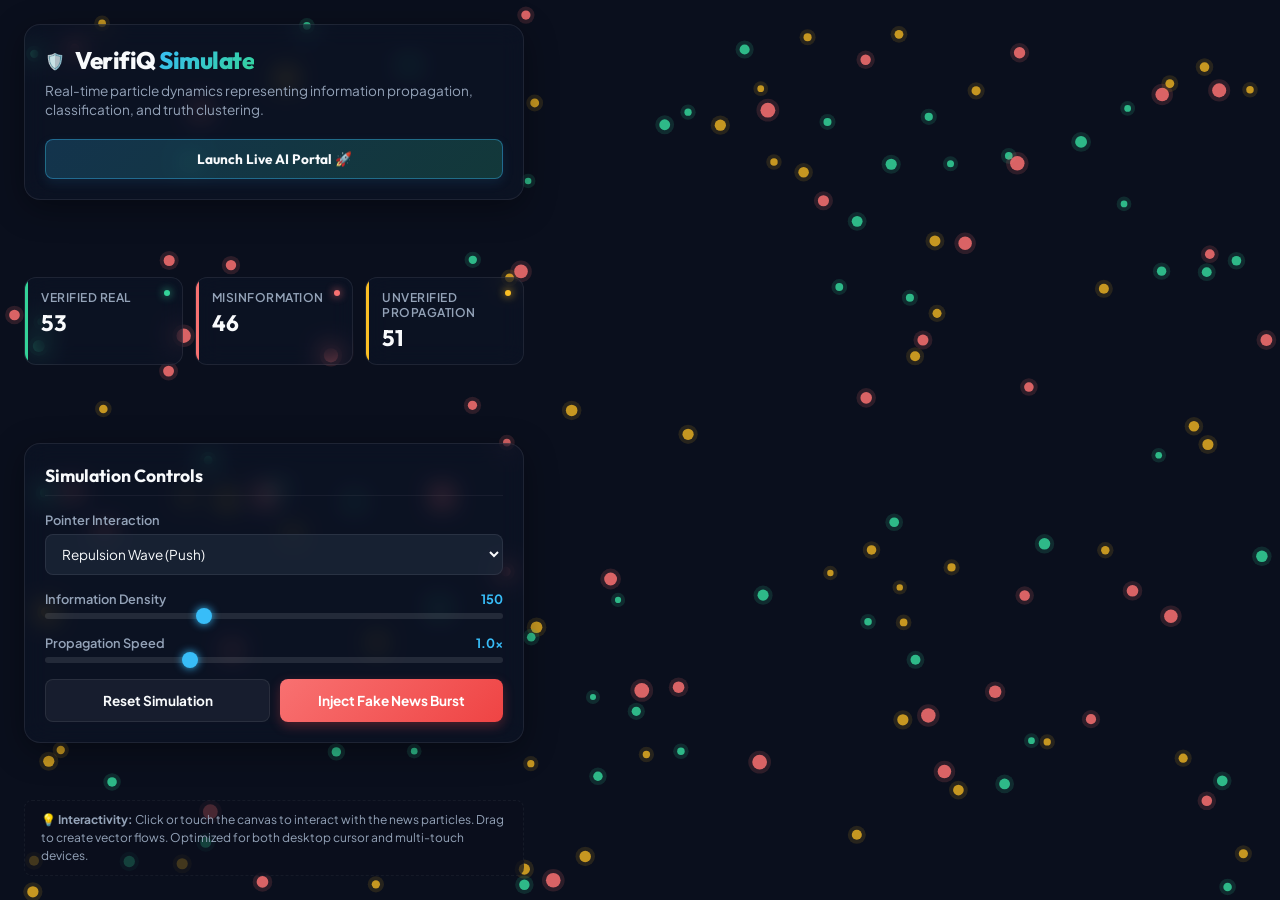
==== index.html @ 441f7ca8 "feat: link to live Streamlit portal and add pages workflow" ====
<!DOCTYPE html>
<html lang="en">
<head>
    <meta charset="UTF-8">
    <meta name="viewport" content="width=device-width, initial-scale=1.0, maximum-scale=1.0, user-scalable=no">
    <title>VerifiQ Simulation | Particle Information Flow & Fake News Dynamics</title>
    <meta name="description" content="An interactive, high-performance HTML5 canvas particle physics simulation illustrating the propagation, collision, and verification of real vs. fake news articles in an information network.">
    
    <!-- Google Fonts -->
    <link rel="preconnect" href="https://fonts.googleapis.com">
    <link rel="preconnect" href="https://fonts.gstatic.com" crossorigin>
    <link href="https://fonts.googleapis.com/css2?family=Outfit:wght@300;400;600;800&family=Plus+Jakarta+Sans:wght@300;400;600;700&display=swap" rel="stylesheet">
    
    <!-- Style Sheet -->
    <link rel="stylesheet" href="style.css">
</head>
<body>
    <!-- Background Canvas for Physics Simulation -->
    <canvas id="simulation-canvas"></canvas>

    <!-- Glassmorphic Dashboard Overlay -->
    <main class="dashboard">
        <header class="header">
            <div class="logo">
                <span class="shield-icon">🛡️</span>
                <h1>VerifiQ <span class="accent-text">Simulate</span></h1>
            </div>
            <p class="subtitle">Real-time particle dynamics representing information propagation, classification, and truth clustering.</p>
            
            <!-- Live Portal Navigation Link -->
            <a href="https://fake-news-detector-sarabjeet2448060.streamlit.app/" id="streamlit-app-link" target="_blank" class="btn-portal">
                Launch Live AI Portal 🚀
            </a>
        </header>

        <!-- Dynamic Metrics Grid -->
        <section class="metrics-grid">
            <div class="metric-card real" id="card-real">
                <span class="dot"></span>
                <span class="label">Verified Real</span>
                <span class="value" id="count-real">0</span>
            </div>
            <div class="metric-card fake" id="card-fake">
                <span class="dot"></span>
                <span class="label">Misinformation</span>
                <span class="value" id="count-fake">0</span>
            </div>
            <div class="metric-card unverified" id="card-unverified">
                <span class="dot"></span>
                <span class="label">Unverified Propagation</span>
                <span class="value" id="count-unverified">0</span>
            </div>
        </section>

        <!-- Interactive Control Panel -->
        <section class="control-panel">
            <h2 class="section-title">Simulation Controls</h2>
            
            <div class="control-group">
                <label for="control-interaction">Pointer Interaction</label>
                <select id="control-interaction" class="styled-select">
                    <option value="repel">Repulsion Wave (Push)</option>
                    <option value="attract">Gravity Well (Pull)</option>
                    <option value="spawn">Spawn Articles (Emit)</option>
                </select>
            </div>

            <div class="control-group">
                <div class="label-row">
                    <label for="control-density">Information Density</label>
                    <span class="slider-value" id="density-val">150</span>
                </div>
                <input type="range" id="control-density" min="20" max="400" value="150" class="styled-slider">
            </div>

            <div class="control-group">
                <div class="label-row">
                    <label for="control-speed">Propagation Speed</label>
                    <span class="slider-value" id="speed-val">1.0x</span>
                </div>
                <input type="range" id="control-speed" min="0.1" max="3" step="0.1" value="1.0" class="styled-slider">
            </div>

            <div class="button-row">
                <button id="btn-reset" class="btn btn-secondary">Reset Simulation</button>
                <button id="btn-inject" class="btn btn-primary">Inject Fake News Burst</button>
            </div>
        </section>

        <!-- Instructions Footer -->
        <footer class="footer">
            <p>💡 <strong>Interactivity:</strong> Click or touch the canvas to interact with the news particles. Drag to create vector flows. Optimized for both desktop cursor and multi-touch devices.</p>
        </footer>
    </main>
    
    <!-- Script -->
    <script src="app.js"></script>
</body>
</html>
---- style.css ----
:root {
    --bg-primary: #0a0f1d;
    --card-bg: rgba(15, 23, 42, 0.45);
    --card-border: rgba(255, 255, 255, 0.08);
    --text-primary: #f8fafc;
    --text-secondary: #94a3b8;
    
    /* Accents */
    --accent-blue: #38bdf8;
    --accent-blue-rgb: 56, 189, 248;
    --accent-green: #34d399;
    --accent-green-rgb: 52, 211, 153;
    --accent-red: #f87171;
    --accent-red-rgb: 248, 113, 113;
    --accent-amber: #fbbf24;
    --accent-amber-rgb: 251, 191, 36;
    
    --font-heading: 'Outfit', sans-serif;
    --font-body: 'Plus Jakarta Sans', sans-serif;
}

* {
    box-sizing: border-box;
    margin: 0;
    padding: 0;
    -webkit-tap-highlight-color: transparent;
}

html, body {
    width: 100%;
    height: 100%;
    overflow: hidden;
    background-color: var(--bg-primary);
    color: var(--text-primary);
    font-family: var(--font-body);
}

/* Canvas styling with touch-action: none to prevent mobile bouncing/scroll gestures */
#simulation-canvas {
    position: absolute;
    top: 0;
    left: 0;
    width: 100%;
    height: 100%;
    z-index: 1;
    display: block;
    touch-action: none;
}

/* Dashboard UI Layout overlay */
.dashboard {
    position: absolute;
    top: 0;
    left: 0;
    width: 100%;
    height: 100%;
    z-index: 2;
    pointer-events: none; /* Let clicks pass through to canvas by default */
    display: flex;
    flex-direction: column;
    justify-content: space-between;
    padding: 24px;
}

/* Allow click/touch interaction for UI controls */
.header, .metrics-grid, .control-panel, .footer {
    pointer-events: auto;
}

/* Header style */
.header {
    max-width: 500px;
    background: var(--card-bg);
    border: 1px solid var(--card-border);
    backdrop-filter: blur(12px);
    -webkit-backdrop-filter: blur(12px);
    padding: 20px;
    border-radius: 16px;
    box-shadow: 0 8px 32px 0 rgba(0, 0, 0, 0.37);
}

.logo {
    display: flex;
    align-items: center;
    gap: 10px;
    margin-bottom: 6px;
}

.logo h1 {
    font-family: var(--font-heading);
    font-size: 1.5rem;
    font-weight: 800;
    letter-spacing: -0.5px;
}

.accent-text {
    background: linear-gradient(135deg, var(--accent-blue), var(--accent-green));
    -webkit-background-clip: text;
    -webkit-text-fill-color: transparent;
}

.subtitle {
    font-size: 0.85rem;
    color: var(--text-secondary);
    line-height: 1.4;
    margin-bottom: 12px;
}

.btn-portal {
    display: inline-block;
    text-align: center;
    width: 100%;
    padding: 10px;
    margin-top: 8px;
    background: linear-gradient(135deg, rgba(56, 189, 248, 0.2), rgba(52, 211, 153, 0.2));
    border: 1px solid rgba(56, 189, 248, 0.4);
    color: var(--text-primary);
    text-decoration: none;
    font-family: var(--font-heading);
    font-weight: 700;
    font-size: 0.85rem;
    border-radius: 8px;
    transition: all 0.3s ease;
    box-shadow: 0 4px 12px rgba(56, 189, 248, 0.1);
}

.btn-portal:hover {
    background: linear-gradient(135deg, rgba(56, 189, 248, 0.3), rgba(52, 211, 153, 0.3));
    border-color: var(--accent-blue);
    transform: translateY(-2px);
    box-shadow: 0 6px 16px rgba(56, 189, 248, 0.2);
}

.btn-portal:active {
    transform: translateY(0);
}

/* Metrics Dashboard Cards */
.metrics-grid {
    display: grid;
    grid-template-columns: repeat(auto-fit, minmax(140px, 1fr));
    gap: 12px;
    margin: 20px 0;
    max-width: 500px;
}

.metric-card {
    background: var(--card-bg);
    border: 1px solid var(--card-border);
    backdrop-filter: blur(12px);
    -webkit-backdrop-filter: blur(12px);
    padding: 12px 16px;
    border-radius: 12px;
    display: flex;
    flex-direction: column;
    gap: 4px;
    position: relative;
    overflow: hidden;
}

.metric-card::before {
    content: '';
    position: absolute;
    top: 0;
    left: 0;
    width: 3px;
    height: 100%;
}

.metric-card.real::before { background-color: var(--accent-green); }
.metric-card.fake::before { background-color: var(--accent-red); }
.metric-card.unverified::before { background-color: var(--accent-amber); }

.metric-card .dot {
    width: 6px;
    height: 6px;
    border-radius: 50%;
    position: absolute;
    top: 12px;
    right: 12px;
    box-shadow: 0 0 8px currentColor;
}

.metric-card.real .dot { color: var(--accent-green); background-color: var(--accent-green); }
.metric-card.fake .dot { color: var(--accent-red); background-color: var(--accent-red); }
.metric-card.unverified .dot { color: var(--accent-amber); background-color: var(--accent-amber); }

.metric-card .label {
    font-size: 0.75rem;
    color: var(--text-secondary);
    font-weight: 600;
    text-transform: uppercase;
    letter-spacing: 0.5px;
}

.metric-card .value {
    font-family: var(--font-heading);
    font-size: 1.4rem;
    font-weight: 700;
}

/* Control Panel Container */
.control-panel {
    background: var(--card-bg);
    border: 1px solid var(--card-border);
    backdrop-filter: blur(12px);
    -webkit-backdrop-filter: blur(12px);
    padding: 20px;
    border-radius: 16px;
    max-width: 500px;
    box-shadow: 0 8px 32px 0 rgba(0, 0, 0, 0.37);
    display: flex;
    flex-direction: column;
    gap: 16px;
}

.section-title {
    font-family: var(--font-heading);
    font-size: 1.1rem;
    font-weight: 700;
    border-bottom: 1px solid rgba(255, 255, 255, 0.05);
    padding-bottom: 8px;
}

.control-group {
    display: flex;
    flex-direction: column;
    gap: 6px;
}

.control-group label {
    font-size: 0.8rem;
    font-weight: 600;
    color: var(--text-secondary);
}

.label-row {
    display: flex;
    justify-content: space-between;
    align-items: center;
}

.slider-value {
    font-size: 0.8rem;
    font-weight: 700;
    color: var(--accent-blue);
}

/* Styled HTML Controls */
.styled-select {
    background: rgba(30, 41, 59, 0.7);
    border: 1px solid var(--card-border);
    color: var(--text-primary);
    padding: 10px 12px;
    border-radius: 8px;
    font-family: inherit;
    font-size: 0.85rem;
    outline: none;
    cursor: pointer;
    transition: border-color 0.2s;
}

.styled-select:focus {
    border-color: var(--accent-blue);
}

.styled-slider {
    -webkit-appearance: none;
    appearance: none;
    width: 100%;
    height: 6px;
    border-radius: 3px;
    background: rgba(255, 255, 255, 0.1);
    outline: none;
}

.styled-slider::-webkit-slider-thumb {
    -webkit-appearance: none;
    appearance: none;
    width: 16px;
    height: 16px;
    border-radius: 50%;
    background: var(--accent-blue);
    cursor: pointer;
    box-shadow: 0 0 8px var(--accent-blue);
    transition: transform 0.1s;
}

.styled-slider::-webkit-slider-thumb:hover {
    transform: scale(1.2);
}

.button-row {
    display: flex;
    gap: 10px;
}

.btn {
    flex: 1;
    padding: 12px;
    border-radius: 8px;
    border: none;
    font-family: inherit;
    font-size: 0.85rem;
    font-weight: 700;
    cursor: pointer;
    transition: all 0.2s;
}

.btn-primary {
    background: linear-gradient(135deg, #f87171, #ef4444);
    color: white;
    box-shadow: 0 4px 12px rgba(239, 68, 68, 0.3);
}

.btn-primary:hover {
    transform: translateY(-1px);
    box-shadow: 0 6px 16px rgba(239, 68, 68, 0.4);
}

.btn-secondary {
    background: rgba(255, 255, 255, 0.05);
    color: var(--text-primary);
    border: 1px solid var(--card-border);
}

.btn-secondary:hover {
    background: rgba(255, 255, 255, 0.1);
}

.btn:active {
    transform: translateY(1px);
}

/* Footer layout instructions */
.footer {
    max-width: 500px;
    font-size: 0.75rem;
    color: var(--text-secondary);
    line-height: 1.5;
    background: rgba(10, 15, 29, 0.7);
    padding: 10px 16px;
    border-radius: 8px;
    border: 1px dashed rgba(255, 255, 255, 0.05);
}

/* Responsive Scaling for Mobiles & Tablets */
@media (max-width: 768px) {
    .dashboard {
        padding: 16px;
        overflow-y: auto;
        justify-content: flex-start;
        gap: 16px;
        pointer-events: auto; /* Fallback for mobile scrollability */
    }
    
    .header, .metrics-grid, .control-panel, .footer {
        max-width: 100%;
    }
    
    .logo h1 {
        font-size: 1.3rem;
    }
    
    .metric-card .value {
        font-size: 1.2rem;
    }
}
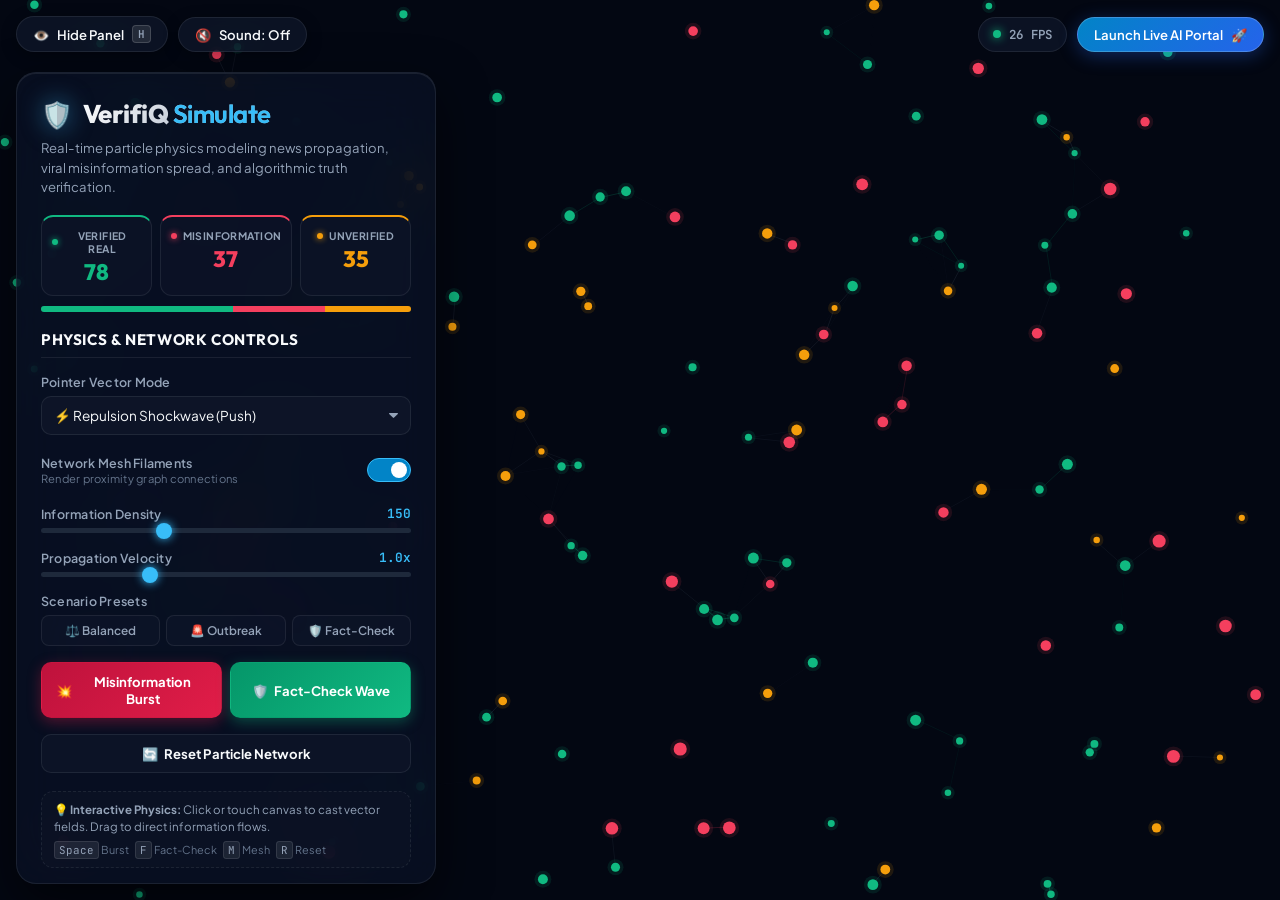
==== commit 61dd2217: "Refined the models and project" ====
--- a/index.html
+++ b/index.html
@@ -2,67 +2,122 @@
 <html lang="en">
 <head>
     <meta charset="UTF-8">
-    <meta name="viewport" content="width=device-width, initial-scale=1.0, maximum-scale=1.0, user-scalable=no">
+    <meta name="viewport" content="width=device-width, initial-scale=1.0">
     <title>VerifiQ Simulation | Particle Information Flow & Fake News Dynamics</title>
     <meta name="description" content="An interactive, high-performance HTML5 canvas particle physics simulation illustrating the propagation, collision, and verification of real vs. fake news articles in an information network.">
+    <meta name="theme-color" content="#030712">
     
     <!-- Google Fonts -->
     <link rel="preconnect" href="https://fonts.googleapis.com">
     <link rel="preconnect" href="https://fonts.gstatic.com" crossorigin>
-    <link href="https://fonts.googleapis.com/css2?family=Outfit:wght@300;400;600;800&family=Plus+Jakarta+Sans:wght@300;400;600;700&display=swap" rel="stylesheet">
+    <link href="https://fonts.googleapis.com/css2?family=Outfit:wght@400;500;600;700;800&family=Plus+Jakarta+Sans:wght@400;500;600;700&family=JetBrains+Mono:wght@400;600&display=swap" rel="stylesheet">
     
     <!-- Style Sheet -->
     <link rel="stylesheet" href="style.css">
 </head>
 <body>
+    <!-- Skip to main content for accessibility -->
+    <a href="#dashboard-main" class="skip-link">Skip to simulation controls</a>
+
     <!-- Background Canvas for Physics Simulation -->
-    <canvas id="simulation-canvas"></canvas>
+    <canvas id="simulation-canvas" aria-label="Interactive particle simulation canvas"></canvas>
+
+    <!-- Floating Top HUD Bar -->
+    <header class="top-hud" aria-label="Simulation Status Bar">
+        <div class="hud-left">
+            <button id="btn-toggle-ui" class="hud-btn" aria-label="Toggle Control Panel" aria-expanded="true">
+                <span class="hud-btn-icon" aria-hidden="true">👁️</span>
+                <span id="toggle-ui-text">Hide Panel</span>
+                <kbd class="kbd-badge">H</kbd>
+            </button>
+            <button id="btn-sound" class="hud-btn" aria-label="Toggle Audio Feedback" aria-pressed="false">
+                <span id="sound-icon" aria-hidden="true">🔇</span>
+                <span id="sound-text">Sound: Off</span>
+            </button>
+        </div>
+
+        <div class="hud-right">
+            <div class="hud-badge telemetry-badge" id="fps-counter" aria-label="Performance monitor">
+                <span class="pulse-indicator" aria-hidden="true"></span>
+                <span id="fps-val">60</span> FPS
+            </div>
+            <a href="https://fake-news-detector-sarabjeet2448060.streamlit.app/" id="streamlit-app-link" target="_blank" class="hud-btn hud-btn-cta" rel="noopener noreferrer">
+                <span>Launch Live AI Portal</span>
+                <span aria-hidden="true">🚀</span>
+            </a>
+        </div>
+    </header>
 
     <!-- Glassmorphic Dashboard Overlay -->
-    <main class="dashboard">
+    <main class="dashboard" id="dashboard-main" role="region" aria-label="Simulation Dashboard">
         <header class="header">
             <div class="logo">
-                <span class="shield-icon">🛡️</span>
+                <span class="shield-icon" aria-hidden="true">🛡️</span>
                 <h1>VerifiQ <span class="accent-text">Simulate</span></h1>
             </div>
-            <p class="subtitle">Real-time particle dynamics representing information propagation, classification, and truth clustering.</p>
-            
-            <!-- Live Portal Navigation Link -->
-            <a href="https://fake-news-detector-sarabjeet2448060.streamlit.app/" id="streamlit-app-link" target="_blank" class="btn-portal">
-                Launch Live AI Portal 🚀
-            </a>
+            <p class="subtitle">Real-time particle physics modeling news propagation, viral misinformation spread, and algorithmic truth verification.</p>
         </header>
 
         <!-- Dynamic Metrics Grid -->
-        <section class="metrics-grid">
-            <div class="metric-card real" id="card-real">
-                <span class="dot"></span>
-                <span class="label">Verified Real</span>
-                <span class="value" id="count-real">0</span>
+        <section class="metrics-section" aria-label="Live Simulation Statistics">
+            <div class="metrics-grid">
+                <div class="metric-card real" id="card-real" role="status">
+                    <div class="card-header">
+                        <span class="dot" aria-hidden="true"></span>
+                        <span class="label">Verified Real</span>
+                    </div>
+                    <span class="value" id="count-real" aria-live="polite">0</span>
+                </div>
+                <div class="metric-card fake" id="card-fake" role="status">
+                    <div class="card-header">
+                        <span class="dot" aria-hidden="true"></span>
+                        <span class="label">Misinformation</span>
+                    </div>
+                    <span class="value" id="count-fake" aria-live="polite">0</span>
+                </div>
+                <div class="metric-card unverified" id="card-unverified" role="status">
+                    <div class="card-header">
+                        <span class="dot" aria-hidden="true"></span>
+                        <span class="label">Unverified</span>
+                    </div>
+                    <span class="value" id="count-unverified" aria-live="polite">0</span>
+                </div>
             </div>
-            <div class="metric-card fake" id="card-fake">
-                <span class="dot"></span>
-                <span class="label">Misinformation</span>
-                <span class="value" id="count-fake">0</span>
-            </div>
-            <div class="metric-card unverified" id="card-unverified">
-                <span class="dot"></span>
-                <span class="label">Unverified Propagation</span>
-                <span class="value" id="count-unverified">0</span>
+
+            <!-- Network Ratio Distribution Bar -->
+            <div class="ratio-bar-container" title="Network Truth Distribution Ratio" aria-hidden="true">
+                <div class="ratio-segment real-segment" id="bar-real" style="width: 33.3%;"></div>
+                <div class="ratio-segment fake-segment" id="bar-fake" style="width: 33.3%;"></div>
+                <div class="ratio-segment unverified-segment" id="bar-unverified" style="width: 33.4%;"></div>
             </div>
         </section>
 
         <!-- Interactive Control Panel -->
-        <section class="control-panel">
-            <h2 class="section-title">Simulation Controls</h2>
+        <section class="control-panel" aria-label="Interactive Controls">
+            <h2 class="section-title">Physics & Network Controls</h2>
             
             <div class="control-group">
-                <label for="control-interaction">Pointer Interaction</label>
-                <select id="control-interaction" class="styled-select">
-                    <option value="repel">Repulsion Wave (Push)</option>
-                    <option value="attract">Gravity Well (Pull)</option>
-                    <option value="spawn">Spawn Articles (Emit)</option>
-                </select>
+                <label for="control-interaction">Pointer Vector Mode</label>
+                <div class="select-wrapper">
+                    <select id="control-interaction" class="styled-select">
+                        <option value="repel">⚡ Repulsion Shockwave (Push)</option>
+                        <option value="attract">🧲 Gravity Well (Pull)</option>
+                        <option value="spawn">✨ Stream Emitter (Spawn)</option>
+                        <option value="quarantine">🛡️ Quarantine Field (Purify)</option>
+                    </select>
+                </div>
+            </div>
+
+            <!-- Network Constellation Mesh Toggle -->
+            <div class="control-group toggle-group">
+                <label for="toggle-mesh" class="toggle-label">
+                    <span>Network Mesh Filaments</span>
+                    <span class="subtext">Render proximity graph connections</span>
+                </label>
+                <label class="switch">
+                    <input type="checkbox" id="toggle-mesh" checked>
+                    <span class="slider round"></span>
+                </label>
             </div>
 
             <div class="control-group">
@@ -70,26 +125,52 @@
                     <label for="control-density">Information Density</label>
                     <span class="slider-value" id="density-val">150</span>
                 </div>
-                <input type="range" id="control-density" min="20" max="400" value="150" class="styled-slider">
+                <input type="range" id="control-density" min="30" max="400" value="150" class="styled-slider" aria-valuemin="30" aria-valuemax="400" aria-valuenow="150">
             </div>
 
             <div class="control-group">
                 <div class="label-row">
-                    <label for="control-speed">Propagation Speed</label>
+                    <label for="control-speed">Propagation Velocity</label>
                     <span class="slider-value" id="speed-val">1.0x</span>
                 </div>
-                <input type="range" id="control-speed" min="0.1" max="3" step="0.1" value="1.0" class="styled-slider">
+                <input type="range" id="control-speed" min="0.2" max="3.0" step="0.1" value="1.0" class="styled-slider" aria-valuemin="0.2" aria-valuemax="3.0" aria-valuenow="1.0">
+            </div>
+
+            <!-- Scenarios & Triggers -->
+            <div class="control-group">
+                <label>Scenario Presets</label>
+                <div class="preset-pills">
+                    <button type="button" class="preset-btn" data-preset="equilibrium" aria-label="Set Balanced Equilibrium Scenario">⚖️ Balanced</button>
+                    <button type="button" class="preset-btn" data-preset="outbreak" aria-label="Set Viral Outbreak Scenario">🚨 Outbreak</button>
+                    <button type="button" class="preset-btn" data-preset="verified" aria-label="Set High Verification Scenario">🛡️ Fact-Check</button>
+                </div>
             </div>
 
             <div class="button-row">
-                <button id="btn-reset" class="btn btn-secondary">Reset Simulation</button>
-                <button id="btn-inject" class="btn btn-primary">Inject Fake News Burst</button>
+                <button id="btn-inject" class="btn btn-danger" title="Inject 20 fake news articles into the network">
+                    <span aria-hidden="true">💥</span> Misinformation Burst
+                </button>
+                <button id="btn-pulse" class="btn btn-success" title="Emit high-confidence verification wave">
+                    <span aria-hidden="true">🛡️</span> Fact-Check Wave
+                </button>
+            </div>
+
+            <div class="button-row single">
+                <button id="btn-reset" class="btn btn-secondary">
+                    <span aria-hidden="true">🔄</span> Reset Particle Network
+                </button>
             </div>
         </section>
 
-        <!-- Instructions Footer -->
+        <!-- Instructions & Shortcuts Footer -->
         <footer class="footer">
-            <p>💡 <strong>Interactivity:</strong> Click or touch the canvas to interact with the news particles. Drag to create vector flows. Optimized for both desktop cursor and multi-touch devices.</p>
+            <p class="footer-tip">💡 <strong>Interactive Physics:</strong> Click or touch canvas to cast vector fields. Drag to direct information flows.</p>
+            <div class="shortcuts-row">
+                <span><kbd>Space</kbd> Burst</span>
+                <span><kbd>F</kbd> Fact-Check</span>
+                <span><kbd>M</kbd> Mesh</span>
+                <span><kbd>R</kbd> Reset</span>
+            </div>
         </footer>
     </main>
     
--- a/style.css
+++ b/style.css
@@ -1,22 +1,31 @@
 :root {
-    --bg-primary: #0a0f1d;
-    --card-bg: rgba(15, 23, 42, 0.45);
+    /* Color Palette - Modern Cybersecurity / Tech Glass */
+    --bg-primary: #030712;
+    --card-bg: rgba(11, 19, 36, 0.72);
     --card-border: rgba(255, 255, 255, 0.08);
-    --text-primary: #f8fafc;
-    --text-secondary: #94a3b8;
+    --card-border-hover: rgba(56, 189, 248, 0.35);
     
-    /* Accents */
-    --accent-blue: #38bdf8;
-    --accent-blue-rgb: 56, 189, 248;
-    --accent-green: #34d399;
-    --accent-green-rgb: 52, 211, 153;
-    --accent-red: #f87171;
-    --accent-red-rgb: 248, 113, 113;
-    --accent-amber: #fbbf24;
-    --accent-amber-rgb: 251, 191, 36;
+    --text-primary: #F8FAFC;
+    --text-secondary: #94A3B8;
+    --text-muted: #64748B;
     
+    /* Classification Tokens */
+    --accent-real: #10B981;
+    --accent-real-glow: rgba(16, 185, 129, 0.25);
+    --accent-fake: #F43F5E;
+    --accent-fake-glow: rgba(244, 63, 94, 0.25);
+    --accent-unverified: #F59E0B;
+    --accent-unverified-glow: rgba(245, 158, 11, 0.25);
+    
+    /* Interactive & Action Tokens */
+    --accent-cyan: #38BDF8;
+    --accent-blue: #2563EB;
+    --accent-purple: #8B5CF6;
+    
+    /* Typography */
     --font-heading: 'Outfit', sans-serif;
     --font-body: 'Plus Jakarta Sans', sans-serif;
+    --font-mono: 'JetBrains Mono', monospace;
 }
 
 * {
@@ -33,9 +42,35 @@
     background-color: var(--bg-primary);
     color: var(--text-primary);
     font-family: var(--font-body);
-}
-
-/* Canvas styling with touch-action: none to prevent mobile bouncing/scroll gestures */
+    font-feature-settings: "cv02", "cv03", "cv04", "cv11";
+}
+
+/* Accessibility: Skip Link */
+.skip-link {
+    position: absolute;
+    top: -50px;
+    left: 16px;
+    background: #0284C7;
+    color: #FFFFFF;
+    padding: 10px 16px;
+    border-radius: 8px;
+    font-weight: 700;
+    font-size: 0.85rem;
+    z-index: 100;
+    text-decoration: none;
+    transition: top 0.2s ease;
+}
+.skip-link:focus {
+    top: 16px;
+}
+
+/* Accessible Focus Rings */
+*:focus-visible {
+    outline: 2px solid var(--accent-cyan) !important;
+    outline-offset: 2px !important;
+}
+
+/* Canvas styling with touch-action: none */
 #simulation-canvas {
     position: absolute;
     top: 0;
@@ -45,170 +80,309 @@
     z-index: 1;
     display: block;
     touch-action: none;
-}
-
-/* Dashboard UI Layout overlay */
+    cursor: crosshair;
+}
+
+/* ===================================================
+   FLOATING TOP HUD BAR
+   =================================================== */
+.top-hud {
+    position: fixed;
+    top: 16px;
+    left: 16px;
+    right: 16px;
+    z-index: 20;
+    display: flex;
+    justify-content: space-between;
+    align-items: center;
+    pointer-events: none;
+}
+
+.hud-left, .hud-right {
+    display: flex;
+    align-items: center;
+    gap: 10px;
+    pointer-events: auto;
+}
+
+.hud-btn {
+    display: inline-flex;
+    align-items: center;
+    gap: 8px;
+    background: rgba(15, 23, 42, 0.75);
+    backdrop-filter: blur(16px);
+    -webkit-backdrop-filter: blur(16px);
+    border: 1px solid var(--card-border);
+    border-radius: 9999px;
+    padding: 8px 16px;
+    color: var(--text-primary);
+    font-family: var(--font-body);
+    font-weight: 600;
+    font-size: 0.82rem;
+    cursor: pointer;
+    box-shadow: 0 4px 16px rgba(0, 0, 0, 0.3);
+    transition: all 0.25s cubic-bezier(0.16, 1, 0.3, 1);
+}
+
+.hud-btn:hover {
+    background: rgba(30, 41, 59, 0.85);
+    border-color: var(--card-border-hover);
+    transform: translateY(-1px);
+    box-shadow: 0 8px 20px rgba(0, 0, 0, 0.4);
+}
+
+.hud-btn:active {
+    transform: translateY(0);
+}
+
+.hud-btn.active {
+    border-color: var(--accent-cyan);
+    color: var(--accent-cyan);
+}
+
+.kbd-badge {
+    background: rgba(255, 255, 255, 0.1);
+    border: 1px solid rgba(255, 255, 255, 0.15);
+    border-radius: 4px;
+    padding: 1px 5px;
+    font-family: var(--font-mono);
+    font-size: 0.68rem;
+    color: var(--text-secondary);
+}
+
+.hud-badge {
+    display: inline-flex;
+    align-items: center;
+    gap: 8px;
+    background: rgba(15, 23, 42, 0.75);
+    backdrop-filter: blur(16px);
+    -webkit-backdrop-filter: blur(16px);
+    border: 1px solid var(--card-border);
+    border-radius: 9999px;
+    padding: 8px 14px;
+    font-family: var(--font-mono);
+    font-size: 0.78rem;
+    font-weight: 600;
+    color: var(--text-secondary);
+}
+
+.pulse-indicator {
+    width: 8px;
+    height: 8px;
+    border-radius: 50%;
+    background-color: var(--accent-real);
+    box-shadow: 0 0 10px var(--accent-real);
+    animation: pulse-dot 2s infinite;
+}
+
+@keyframes pulse-dot {
+    0%, 100% { transform: scale(1); opacity: 1; }
+    50% { transform: scale(1.3); opacity: 0.6; }
+}
+
+.hud-btn-cta {
+    background: linear-gradient(135deg, #0284C7 0%, #2563EB 100%);
+    border: 1px solid rgba(255, 255, 255, 0.2);
+    color: #FFFFFF;
+    text-decoration: none;
+    box-shadow: 0 4px 18px rgba(37, 99, 235, 0.35);
+}
+
+.hud-btn-cta:hover {
+    background: linear-gradient(135deg, #0369A1 0%, #1D4ED8 100%);
+    box-shadow: 0 8px 24px rgba(37, 99, 235, 0.5);
+    transform: translateY(-2px);
+    border-color: rgba(255, 255, 255, 0.4);
+}
+
+/* ===================================================
+   GLASSMORPHIС DASHBOARD OVERLAY
+   =================================================== */
 .dashboard {
-    position: absolute;
-    top: 0;
-    left: 0;
-    width: 100%;
-    height: 100%;
-    z-index: 2;
-    pointer-events: none; /* Let clicks pass through to canvas by default */
+    position: fixed;
+    top: 72px;
+    left: 16px;
+    width: 420px;
+    max-height: calc(100vh - 88px);
+    z-index: 10;
+    pointer-events: auto;
     display: flex;
     flex-direction: column;
-    justify-content: space-between;
+    gap: 18px;
     padding: 24px;
-}
-
-/* Allow click/touch interaction for UI controls */
-.header, .metrics-grid, .control-panel, .footer {
-    pointer-events: auto;
-}
-
-/* Header style */
+    background: var(--card-bg);
+    backdrop-filter: blur(28px) saturate(180%);
+    -webkit-backdrop-filter: blur(28px) saturate(180%);
+    border: 1px solid var(--card-border);
+    border-radius: 20px;
+    box-shadow: 0 20px 50px rgba(0, 0, 0, 0.6), inset 0 1px 0 rgba(255, 255, 255, 0.08);
+    overflow-y: auto;
+    transition: transform 0.35s cubic-bezier(0.16, 1, 0.3, 1), opacity 0.25s ease;
+}
+
+.dashboard.collapsed {
+    transform: translateX(calc(-100% - 30px));
+    opacity: 0;
+    pointer-events: none;
+}
+
+/* Custom Sleek Scrollbar */
+.dashboard::-webkit-scrollbar {
+    width: 5px;
+}
+.dashboard::-webkit-scrollbar-track {
+    background: transparent;
+}
+.dashboard::-webkit-scrollbar-thumb {
+    background: rgba(255, 255, 255, 0.12);
+    border-radius: 99px;
+}
+.dashboard::-webkit-scrollbar-thumb:hover {
+    background: rgba(56, 189, 248, 0.4);
+}
+
+/* Header */
 .header {
-    max-width: 500px;
-    background: var(--card-bg);
-    border: 1px solid var(--card-border);
-    backdrop-filter: blur(12px);
-    -webkit-backdrop-filter: blur(12px);
-    padding: 20px;
-    border-radius: 16px;
-    box-shadow: 0 8px 32px 0 rgba(0, 0, 0, 0.37);
+    display: flex;
+    flex-direction: column;
+    gap: 8px;
 }
 
 .logo {
     display: flex;
     align-items: center;
     gap: 10px;
-    margin-bottom: 6px;
+}
+
+.shield-icon {
+    font-size: 1.6rem;
+    filter: drop-shadow(0 0 12px rgba(56, 189, 248, 0.5));
 }
 
 .logo h1 {
     font-family: var(--font-heading);
-    font-size: 1.5rem;
+    font-size: 1.6rem;
     font-weight: 800;
-    letter-spacing: -0.5px;
-}
-
-.accent-text {
-    background: linear-gradient(135deg, var(--accent-blue), var(--accent-green));
+    letter-spacing: -0.02em;
+    background: linear-gradient(135deg, #FFFFFF 0%, #94A3B8 100%);
     -webkit-background-clip: text;
     -webkit-text-fill-color: transparent;
 }
 
+.accent-text {
+    color: var(--accent-cyan);
+    -webkit-text-fill-color: var(--accent-cyan);
+    font-weight: 600;
+}
+
 .subtitle {
-    font-size: 0.85rem;
+    font-size: 0.82rem;
     color: var(--text-secondary);
-    line-height: 1.4;
-    margin-bottom: 12px;
-}
-
-.btn-portal {
-    display: inline-block;
-    text-align: center;
-    width: 100%;
-    padding: 10px;
-    margin-top: 8px;
-    background: linear-gradient(135deg, rgba(56, 189, 248, 0.2), rgba(52, 211, 153, 0.2));
-    border: 1px solid rgba(56, 189, 248, 0.4);
-    color: var(--text-primary);
-    text-decoration: none;
-    font-family: var(--font-heading);
-    font-weight: 700;
-    font-size: 0.85rem;
-    border-radius: 8px;
-    transition: all 0.3s ease;
-    box-shadow: 0 4px 12px rgba(56, 189, 248, 0.1);
-}
-
-.btn-portal:hover {
-    background: linear-gradient(135deg, rgba(56, 189, 248, 0.3), rgba(52, 211, 153, 0.3));
-    border-color: var(--accent-blue);
-    transform: translateY(-2px);
-    box-shadow: 0 6px 16px rgba(56, 189, 248, 0.2);
-}
-
-.btn-portal:active {
-    transform: translateY(0);
-}
-
-/* Metrics Dashboard Cards */
+    line-height: 1.5;
+}
+
+/* ===================================================
+   DYNAMIC METRICS SECTION
+   =================================================== */
+.metrics-section {
+    display: flex;
+    flex-direction: column;
+    gap: 8px;
+}
+
 .metrics-grid {
     display: grid;
-    grid-template-columns: repeat(auto-fit, minmax(140px, 1fr));
-    gap: 12px;
-    margin: 20px 0;
-    max-width: 500px;
+    grid-template-columns: repeat(3, 1fr);
+    gap: 8px;
 }
 
 .metric-card {
-    background: var(--card-bg);
+    background: rgba(15, 23, 42, 0.55);
     border: 1px solid var(--card-border);
-    backdrop-filter: blur(12px);
-    -webkit-backdrop-filter: blur(12px);
-    padding: 12px 16px;
     border-radius: 12px;
+    padding: 12px 10px;
     display: flex;
     flex-direction: column;
-    gap: 4px;
-    position: relative;
-    overflow: hidden;
-}
-
-.metric-card::before {
-    content: '';
-    position: absolute;
-    top: 0;
-    left: 0;
-    width: 3px;
-    height: 100%;
-}
-
-.metric-card.real::before { background-color: var(--accent-green); }
-.metric-card.fake::before { background-color: var(--accent-red); }
-.metric-card.unverified::before { background-color: var(--accent-amber); }
+    gap: 6px;
+    text-align: center;
+    transition: all 0.25s ease;
+}
+
+.metric-card.real {
+    border-top: 2px solid var(--accent-real);
+}
+.metric-card.fake {
+    border-top: 2px solid var(--accent-fake);
+}
+.metric-card.unverified {
+    border-top: 2px solid var(--accent-unverified);
+}
+
+.metric-card:hover {
+    background: rgba(30, 41, 59, 0.6);
+    transform: translateY(-2px);
+}
+
+.card-header {
+    display: flex;
+    align-items: center;
+    justify-content: center;
+    gap: 6px;
+}
 
 .metric-card .dot {
     width: 6px;
     height: 6px;
     border-radius: 50%;
-    position: absolute;
-    top: 12px;
-    right: 12px;
-    box-shadow: 0 0 8px currentColor;
-}
-
-.metric-card.real .dot { color: var(--accent-green); background-color: var(--accent-green); }
-.metric-card.fake .dot { color: var(--accent-red); background-color: var(--accent-red); }
-.metric-card.unverified .dot { color: var(--accent-amber); background-color: var(--accent-amber); }
+}
+
+.metric-card.real .dot { background-color: var(--accent-real); box-shadow: 0 0 6px var(--accent-real); }
+.metric-card.fake .dot { background-color: var(--accent-fake); box-shadow: 0 0 6px var(--accent-fake); }
+.metric-card.unverified .dot { background-color: var(--accent-unverified); box-shadow: 0 0 6px var(--accent-unverified); }
 
 .metric-card .label {
-    font-size: 0.75rem;
+    font-size: 0.65rem;
     color: var(--text-secondary);
-    font-weight: 600;
+    font-weight: 700;
     text-transform: uppercase;
-    letter-spacing: 0.5px;
+    letter-spacing: 0.04em;
 }
 
 .metric-card .value {
     font-family: var(--font-heading);
     font-size: 1.4rem;
-    font-weight: 700;
-}
-
-/* Control Panel Container */
+    font-weight: 800;
+    line-height: 1;
+}
+
+.metric-card.real .value { color: var(--accent-real); }
+.metric-card.fake .value { color: var(--accent-fake); }
+.metric-card.unverified .value { color: var(--accent-unverified); }
+
+/* Truth Ratio Bar */
+.ratio-bar-container {
+    display: flex;
+    width: 100%;
+    height: 6px;
+    background: #1E293B;
+    border-radius: 9999px;
+    overflow: hidden;
+    margin-top: 2px;
+}
+
+.ratio-segment {
+    height: 100%;
+    transition: width 0.3s ease;
+}
+
+.real-segment { background-color: var(--accent-real); }
+.fake-segment { background-color: var(--accent-fake); }
+.unverified-segment { background-color: var(--accent-unverified); }
+
+/* ===================================================
+   CONTROL PANEL
+   =================================================== */
 .control-panel {
-    background: var(--card-bg);
-    border: 1px solid var(--card-border);
-    backdrop-filter: blur(12px);
-    -webkit-backdrop-filter: blur(12px);
-    padding: 20px;
-    border-radius: 16px;
-    max-width: 500px;
-    box-shadow: 0 8px 32px 0 rgba(0, 0, 0, 0.37);
     display: flex;
     flex-direction: column;
     gap: 16px;
@@ -216,10 +390,13 @@
 
 .section-title {
     font-family: var(--font-heading);
-    font-size: 1.1rem;
+    font-size: 0.95rem;
     font-weight: 700;
-    border-bottom: 1px solid rgba(255, 255, 255, 0.05);
+    letter-spacing: 0.04em;
+    color: var(--text-primary);
+    text-transform: uppercase;
     padding-bottom: 8px;
+    border-bottom: 1px solid var(--card-border);
 }
 
 .control-group {
@@ -229,49 +406,131 @@
 }
 
 .control-group label {
+    font-size: 0.78rem;
+    font-weight: 600;
+    color: var(--text-secondary);
+    letter-spacing: 0.02em;
+}
+
+.label-row {
+    display: flex;
+    justify-content: space-between;
+    align-items: center;
+}
+
+.slider-value {
+    font-family: var(--font-mono);
     font-size: 0.8rem;
     font-weight: 600;
-    color: var(--text-secondary);
-}
-
-.label-row {
-    display: flex;
-    justify-content: space-between;
-    align-items: center;
-}
-
-.slider-value {
-    font-size: 0.8rem;
-    font-weight: 700;
-    color: var(--accent-blue);
-}
-
-/* Styled HTML Controls */
+    color: var(--accent-cyan);
+}
+
+/* Styled Select */
+.select-wrapper {
+    position: relative;
+}
+
 .styled-select {
-    background: rgba(30, 41, 59, 0.7);
+    width: 100%;
+    background: rgba(15, 23, 42, 0.85);
     border: 1px solid var(--card-border);
     color: var(--text-primary);
     padding: 10px 12px;
-    border-radius: 8px;
-    font-family: inherit;
+    border-radius: 10px;
+    font-family: var(--font-body);
     font-size: 0.85rem;
+    cursor: pointer;
     outline: none;
+    transition: all 0.2s ease;
+    appearance: none;
+    -webkit-appearance: none;
+    background-image: url("data:image/svg+xml;charset=US-ASCII,%3Csvg%20xmlns%3D%27http%3A%2F%2Fwww.w3.org%2F2000%2Fsvg%27%20width%3D%27292.4%27%20height%3D%27292.4%27%3E%3Cpath%20fill%3D%27%2394A3B8%27%20d%3D%27M287%2069.4a17.6%2017.6%200%200%200-13-5.4H18.4c-5%200-9.3%201.8-12.9%205.4A17.6%2017.6%200%200%200%200%2082.2c0%205%201.8%209.3%205.4%2012.9l128%20127.9c3.6%203.6%207.8%205.4%2012.8%205.4s9.2-1.8%2012.8-5.4L287%2095c3.5-3.5%205.4-7.8%205.4-12.8%200-5-1.9-9.2-5.4-12.8z%27%2F%3E%3C%2Fsvg%3E");
+    background-repeat: no-repeat;
+    background-position: right 12px center;
+    background-size: 9px;
+}
+
+.styled-select:hover, .styled-select:focus {
+    border-color: var(--accent-cyan);
+    background-color: rgba(30, 41, 59, 0.95);
+}
+
+/* Toggle Switch Group */
+.toggle-group {
+    flex-direction: row;
+    justify-content: space-between;
+    align-items: center;
+    padding: 4px 0;
+}
+
+.toggle-label {
+    display: flex;
+    flex-direction: column;
+}
+
+.toggle-label .subtext {
+    font-size: 0.7rem;
+    color: var(--text-muted);
+    font-weight: 400;
+}
+
+.switch {
+    position: relative;
+    display: inline-block;
+    width: 44px;
+    height: 24px;
+    flex-shrink: 0;
+}
+
+.switch input {
+    opacity: 0;
+    width: 0;
+    height: 0;
+}
+
+.slider.round {
+    position: absolute;
     cursor: pointer;
-    transition: border-color 0.2s;
-}
-
-.styled-select:focus {
-    border-color: var(--accent-blue);
-}
-
+    top: 0; left: 0; right: 0; bottom: 0;
+    background-color: #1E293B;
+    border: 1px solid var(--card-border);
+    transition: 0.3s cubic-bezier(0.16, 1, 0.3, 1);
+    border-radius: 9999px;
+}
+
+.slider.round:before {
+    position: absolute;
+    content: "";
+    height: 16px;
+    width: 16px;
+    left: 3px;
+    bottom: 3px;
+    background-color: #94A3B8;
+    transition: 0.3s cubic-bezier(0.16, 1, 0.3, 1);
+    border-radius: 50%;
+}
+
+input:checked + .slider.round {
+    background-color: #0284C7;
+    border-color: var(--accent-cyan);
+}
+
+input:checked + .slider.round:before {
+    transform: translateX(20px);
+    background-color: #FFFFFF;
+}
+
+/* Range Sliders */
 .styled-slider {
     -webkit-appearance: none;
     appearance: none;
     width: 100%;
-    height: 6px;
-    border-radius: 3px;
-    background: rgba(255, 255, 255, 0.1);
+    height: 5px;
+    border-radius: 9999px;
+    background: #1E293B;
     outline: none;
+    cursor: pointer;
+    transition: background 0.2s;
 }
 
 .styled-slider::-webkit-slider-thumb {
@@ -280,89 +539,181 @@
     width: 16px;
     height: 16px;
     border-radius: 50%;
-    background: var(--accent-blue);
+    background: var(--accent-cyan);
     cursor: pointer;
-    box-shadow: 0 0 8px var(--accent-blue);
-    transition: transform 0.1s;
+    box-shadow: 0 0 10px var(--accent-cyan);
+    transition: transform 0.15s cubic-bezier(0.16, 1, 0.3, 1);
 }
 
 .styled-slider::-webkit-slider-thumb:hover {
-    transform: scale(1.2);
-}
-
+    transform: scale(1.3);
+    background: #FFFFFF;
+}
+
+/* Scenario Preset Buttons */
+.preset-pills {
+    display: grid;
+    grid-template-columns: repeat(3, 1fr);
+    gap: 6px;
+}
+
+.preset-btn {
+    background: rgba(15, 23, 42, 0.6);
+    border: 1px solid var(--card-border);
+    border-radius: 8px;
+    padding: 7px 6px;
+    font-family: var(--font-body);
+    font-size: 0.74rem;
+    font-weight: 600;
+    color: var(--text-secondary);
+    cursor: pointer;
+    transition: all 0.2s ease;
+}
+
+.preset-btn:hover {
+    background: rgba(30, 41, 59, 0.8);
+    border-color: var(--accent-cyan);
+    color: var(--text-primary);
+    transform: translateY(-1px);
+}
+
+/* Action Buttons */
 .button-row {
     display: flex;
-    gap: 10px;
+    gap: 8px;
 }
 
 .btn {
     flex: 1;
-    padding: 12px;
-    border-radius: 8px;
-    border: none;
-    font-family: inherit;
-    font-size: 0.85rem;
+    display: inline-flex;
+    align-items: center;
+    justify-content: center;
+    gap: 6px;
+    padding: 10px 14px;
+    border-radius: 10px;
+    border: 1px solid transparent;
+    font-family: var(--font-body);
+    font-size: 0.82rem;
     font-weight: 700;
     cursor: pointer;
-    transition: all 0.2s;
-}
-
-.btn-primary {
-    background: linear-gradient(135deg, #f87171, #ef4444);
-    color: white;
-    box-shadow: 0 4px 12px rgba(239, 68, 68, 0.3);
-}
-
-.btn-primary:hover {
+    transition: all 0.2s cubic-bezier(0.16, 1, 0.3, 1);
+}
+
+.btn-danger {
+    background: linear-gradient(135deg, #BE123C 0%, #E11D48 100%);
+    color: #FFFFFF;
+    box-shadow: 0 4px 14px rgba(225, 29, 72, 0.35);
+}
+.btn-danger:hover {
+    background: linear-gradient(135deg, #9F1239 0%, #BE123C 100%);
     transform: translateY(-1px);
-    box-shadow: 0 6px 16px rgba(239, 68, 68, 0.4);
+    box-shadow: 0 6px 18px rgba(225, 29, 72, 0.5);
+}
+
+.btn-success {
+    background: linear-gradient(135deg, #059669 0%, #10B981 100%);
+    color: #FFFFFF;
+    box-shadow: 0 4px 14px rgba(16, 185, 129, 0.35);
+}
+.btn-success:hover {
+    background: linear-gradient(135deg, #047857 0%, #059669 100%);
+    transform: translateY(-1px);
+    box-shadow: 0 6px 18px rgba(16, 185, 129, 0.5);
 }
 
 .btn-secondary {
-    background: rgba(255, 255, 255, 0.05);
+    background: rgba(15, 23, 42, 0.7);
+    border: 1px solid var(--card-border);
     color: var(--text-primary);
-    border: 1px solid var(--card-border);
-}
-
+}
 .btn-secondary:hover {
-    background: rgba(255, 255, 255, 0.1);
+    background: rgba(30, 41, 59, 0.9);
+    border-color: var(--card-border-hover);
+    transform: translateY(-1px);
 }
 
 .btn:active {
     transform: translateY(1px);
 }
 
-/* Footer layout instructions */
+/* Footer Instructions & Shortcuts */
 .footer {
-    max-width: 500px;
-    font-size: 0.75rem;
+    display: flex;
+    flex-direction: column;
+    gap: 8px;
+    background: rgba(15, 23, 42, 0.4);
+    border: 1px dashed var(--card-border);
+    border-radius: 12px;
+    padding: 10px 12px;
+    margin-top: auto;
+}
+
+.footer-tip {
+    font-size: 0.72rem;
     color: var(--text-secondary);
-    line-height: 1.5;
-    background: rgba(10, 15, 29, 0.7);
-    padding: 10px 16px;
-    border-radius: 8px;
-    border: 1px dashed rgba(255, 255, 255, 0.05);
-}
-
-/* Responsive Scaling for Mobiles & Tablets */
+    line-height: 1.4;
+}
+
+.shortcuts-row {
+    display: flex;
+    flex-wrap: wrap;
+    gap: 6px;
+    font-size: 0.68rem;
+    color: var(--text-muted);
+}
+
+.shortcuts-row kbd {
+    background: rgba(255, 255, 255, 0.08);
+    border: 1px solid rgba(255, 255, 255, 0.1);
+    border-radius: 3px;
+    padding: 1px 4px;
+    font-family: var(--font-mono);
+    color: var(--text-secondary);
+}
+
+/* ===================================================
+   RESPONSIVE DESIGN (MOBILE & TABLET)
+   =================================================== */
 @media (max-width: 768px) {
+    .top-hud {
+        top: 10px;
+        left: 10px;
+        right: 10px;
+    }
+
+    .hud-btn span:not(.hud-btn-icon) {
+        display: none;
+    }
+    .hud-btn .kbd-badge {
+        display: none;
+    }
+
+    .hud-btn-cta span:first-child {
+        display: none;
+    }
+
     .dashboard {
+        top: auto;
+        bottom: 10px;
+        left: 10px;
+        right: 10px;
+        width: calc(100% - 20px);
+        max-height: 60vh;
+        border-radius: 18px;
         padding: 16px;
-        overflow-y: auto;
-        justify-content: flex-start;
-        gap: 16px;
-        pointer-events: auto; /* Fallback for mobile scrollability */
+        gap: 14px;
     }
-    
-    .header, .metrics-grid, .control-panel, .footer {
-        max-width: 100%;
+
+    .dashboard.collapsed {
+        transform: translateY(calc(100% + 15px));
     }
-    
-    .logo h1 {
-        font-size: 1.3rem;
+}
+
+/* Reduced Motion Preference (WCAG 2.2) */
+@media (prefers-reduced-motion: reduce) {
+    * {
+        animation-duration: 0.01ms !important;
+        animation-iteration-count: 1 !important;
+        transition-duration: 0.01ms !important;
     }
-    
-    .metric-card .value {
-        font-size: 1.2rem;
-    }
-}
+}
